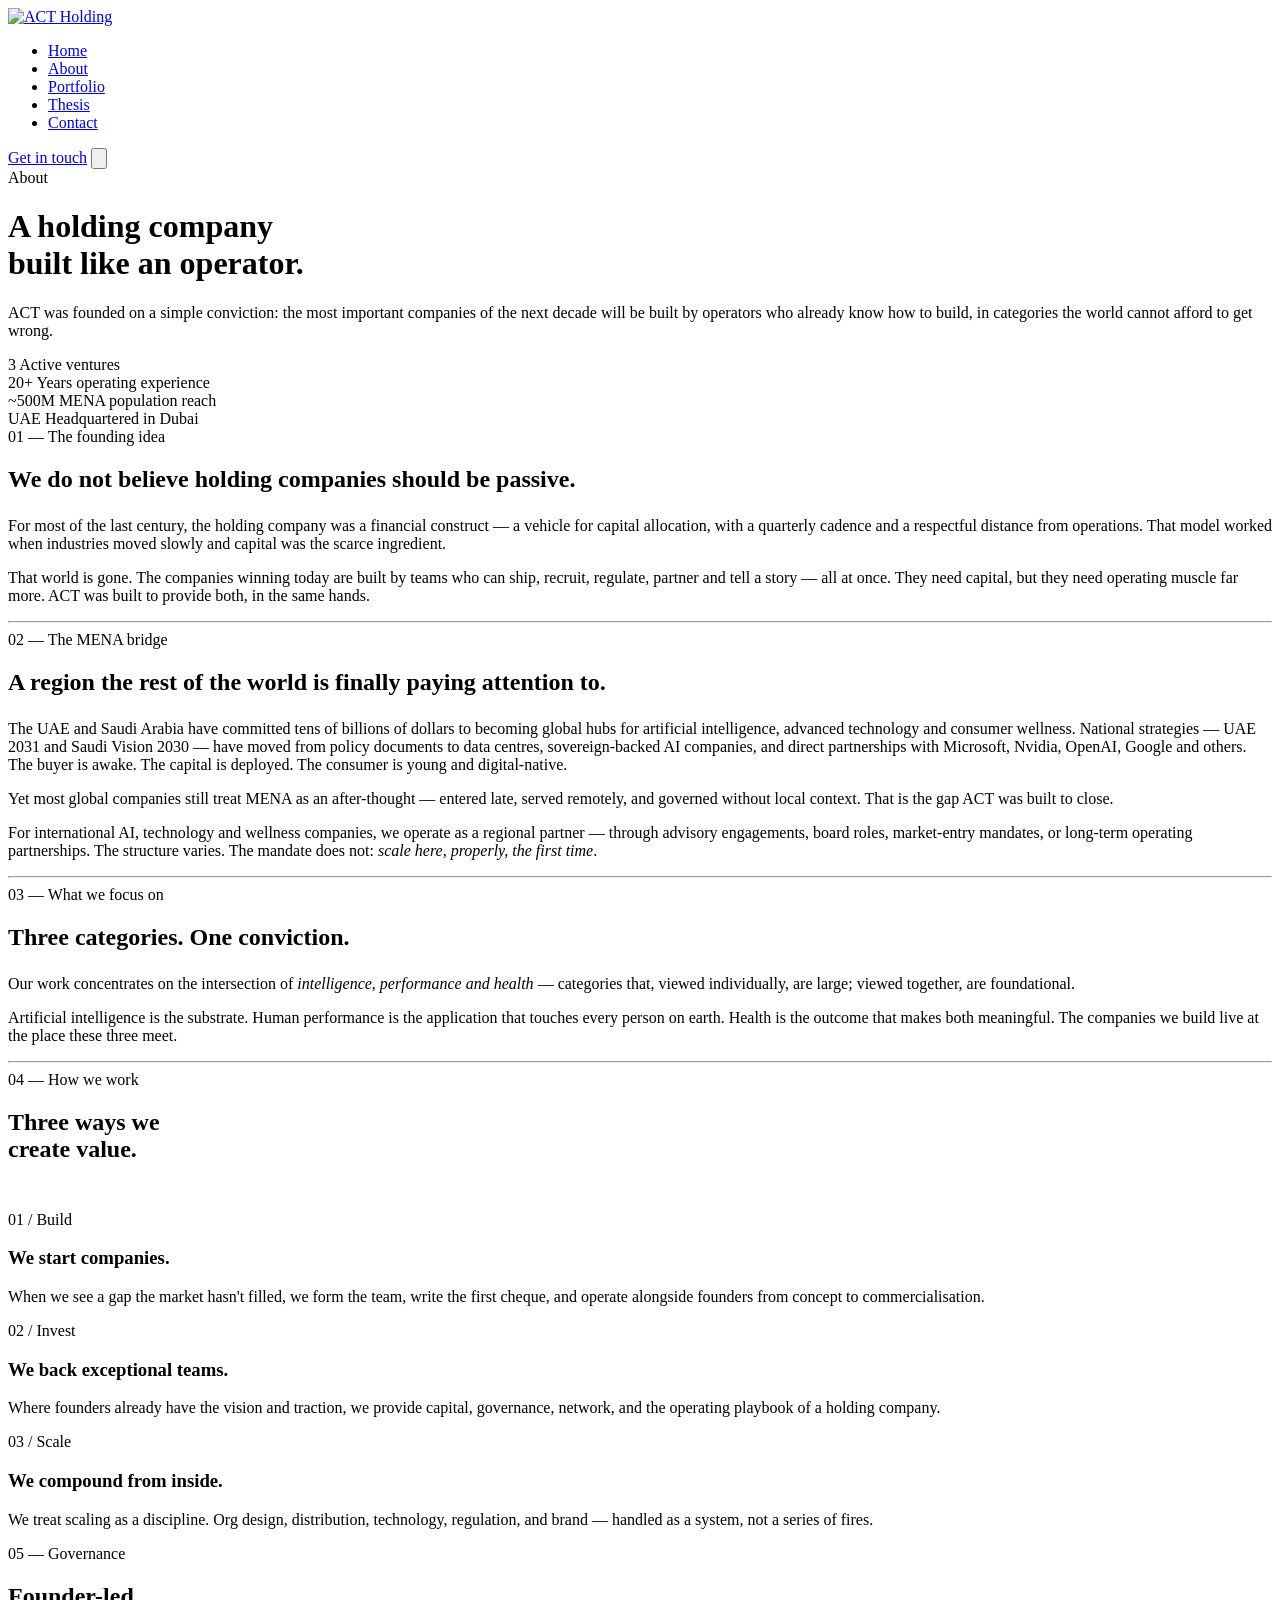
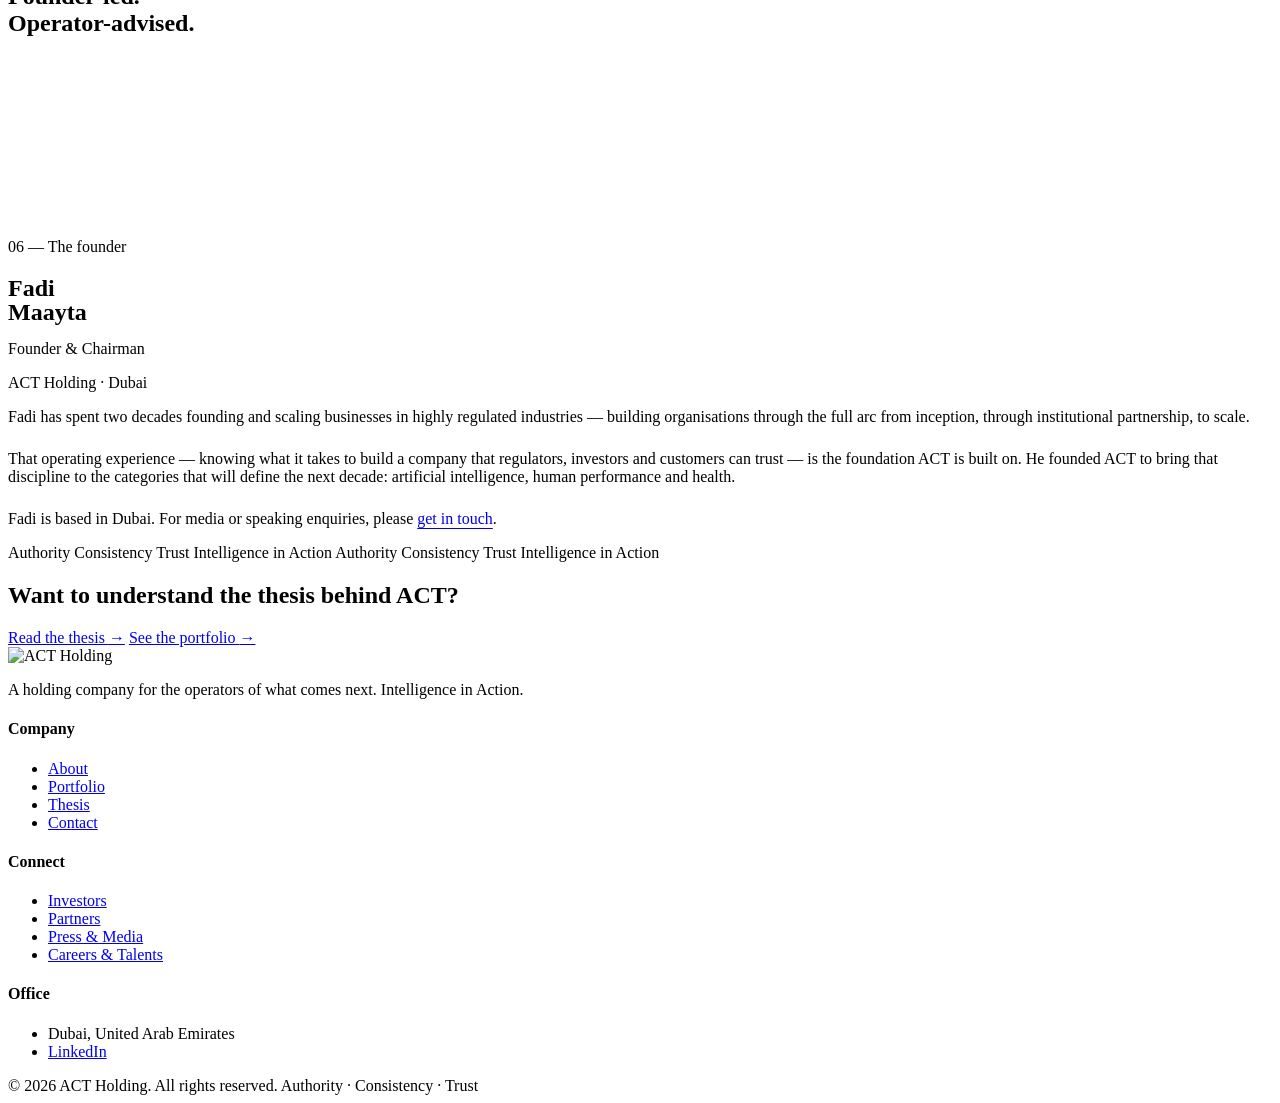
==== about.html @ e4255570 "Initial upload" ====
<!doctype html>
<html lang="en">
<head>
  <meta charset="utf-8">
  <meta name="viewport" content="width=device-width, initial-scale=1">
  <title>About — ACT Holding</title>
  <meta name="description" content="ACT is a founder-led holding company based in Dubai, focused on the convergence of artificial intelligence, human performance, and health technology.">
  <link rel="icon" type="image/png" href="assets/logos/act-logo-black.png">
  <link rel="stylesheet" href="assets/styles.css">
</head>
<body>

<nav class="nav" aria-label="Primary">
  <div class="nav-inner">
    <a href="index.html" class="nav-logo" aria-label="ACT Holding home">
      <img src="assets/logos/act-logo-black.png" alt="ACT Holding">
    </a>
    <ul class="nav-links" id="nav-links">
      <li><a href="index.html">Home</a></li>
      <li><a href="about.html" class="current">About</a></li>
      <li><a href="portfolio.html">Portfolio</a></li>
      <li><a href="thesis.html">Thesis</a></li>
      <li><a href="contact.html">Contact</a></li>
    </ul>
    <a href="contact.html" class="nav-cta">Get in touch</a>
    <button class="menu-toggle" aria-label="Toggle menu" aria-expanded="false" aria-controls="nav-links">
      <svg viewBox="0 0 24 24" fill="none" stroke="currentColor" stroke-width="1.5"><path d="M3 6h18M3 12h18M3 18h18"/></svg>
    </button>
  </div>
</nav>

<!-- PAGE HEADER -->
<header class="page-header container">
  <span class="eyebrow">About</span>
  <h1 class="display h1">
    A holding company<br>
    built like an <span class="italic">operator.</span>
  </h1>
  <p class="lead">
    ACT was founded on a simple conviction: the most important companies
    of the next decade will be built by operators who already know how to
    build, in categories the world cannot afford to get wrong.
  </p>
</header>

<!-- FACT GRID -->
<section class="container reveal">
  <div class="fact-grid">
    <div class="fact">
      <span class="figure">3</span>
      <span class="label">Active ventures</span>
    </div>
    <div class="fact">
      <span class="figure">20+</span>
      <span class="label">Years operating experience</span>
    </div>
    <div class="fact">
      <span class="figure">~500M</span>
      <span class="label">MENA population reach</span>
    </div>
    <div class="fact">
      <span class="figure">UAE</span>
      <span class="label">Headquartered in Dubai</span>
    </div>
  </div>
</section>

<!-- THE FOUNDING IDEA -->
<section class="container reveal">
  <div class="two-col">
    <div>
      <div class="divider">
        <span class="eyebrow">01 — The founding idea</span>
        <span class="line"></span>
      </div>
    </div>
    <div>
      <h2 class="display h3" style="margin-bottom: 1.5rem;">
        We do not believe holding companies should be passive.
      </h2>
      <p class="body large">
        For most of the last century, the holding company was a financial
        construct — a vehicle for capital allocation, with a quarterly
        cadence and a respectful distance from operations. That model
        worked when industries moved slowly and capital was the scarce
        ingredient.
      </p>
      <p class="body large">
        That world is gone. The companies winning today are built by
        teams who can ship, recruit, regulate, partner and tell a story
        — all at once. They need capital, but they need operating muscle
        far more. ACT was built to provide both, in the same hands.
      </p>
    </div>
  </div>
</section>

<hr class="rule-soft">

<!-- MENA BRIDGE -->
<section class="container reveal">
  <div class="two-col">
    <div>
      <div class="divider">
        <span class="eyebrow">02 — The MENA bridge</span>
        <span class="line"></span>
      </div>
    </div>
    <div>
      <h2 class="display h3" style="margin-bottom: 1.5rem;">
        A region the rest of the world is finally paying attention to.
      </h2>
      <p class="body large">
        The UAE and Saudi Arabia have committed tens of billions of dollars
        to becoming global hubs for artificial intelligence, advanced
        technology and consumer wellness. National strategies — UAE 2031 and
        Saudi Vision 2030 — have moved from policy documents to data centres,
        sovereign-backed AI companies, and direct partnerships with Microsoft,
        Nvidia, OpenAI, Google and others. The buyer is awake. The capital is
        deployed. The consumer is young and digital-native.
      </p>
      <p class="body large">
        Yet most global companies still treat MENA as an after-thought —
        entered late, served remotely, and governed without local context.
        That is the gap ACT was built to close.
      </p>
      <p class="body large" style="color: var(--muted);">
        For international AI, technology and wellness companies, we operate as
        a regional partner — through advisory engagements, board roles,
        market-entry mandates, or long-term operating partnerships. The
        structure varies. The mandate does not: <em>scale here, properly,
        the first time</em>.
      </p>
    </div>
  </div>
</section>

<hr class="rule-soft">

<!-- THE FOCUS -->
<section class="container reveal">
  <div class="two-col">
    <div>
      <div class="divider">
        <span class="eyebrow">03 — What we focus on</span>
        <span class="line"></span>
      </div>
    </div>
    <div>
      <h2 class="display h3" style="margin-bottom: 1.5rem;">
        Three categories. One conviction.
      </h2>
      <p class="body large">
        Our work concentrates on the intersection of <em>intelligence,
        performance and health</em> — categories that, viewed individually,
        are large; viewed together, are foundational.
      </p>
      <p class="body large">
        Artificial intelligence is the substrate. Human performance is
        the application that touches every person on earth. Health is the
        outcome that makes both meaningful. The companies we build live at
        the place these three meet.
      </p>
    </div>
  </div>
</section>

<hr class="rule-soft">

<!-- HOW WE WORK / Build Invest Scale -->
<section class="container reveal">
  <div class="divider">
    <span class="eyebrow">04 — How we work</span>
    <span class="line"></span>
  </div>
  <h2 class="display h2" style="max-width: 16ch; margin-bottom: 3rem;">
    Three ways we create value.
  </h2>

  <div class="principles-grid">
    <div class="principle">
      <span class="principle-num">01 / Build</span>
      <div>
        <h3 class="principle-title">We start companies.</h3>
        <p class="principle-body">When we see a gap the market hasn't filled, we form the team, write the first cheque, and operate alongside founders from concept to commercialisation.</p>
      </div>
    </div>
    <div class="principle">
      <span class="principle-num">02 / Invest</span>
      <div>
        <h3 class="principle-title">We back exceptional teams.</h3>
        <p class="principle-body">Where founders already have the vision and traction, we provide capital, governance, network, and the operating playbook of a holding company.</p>
      </div>
    </div>
    <div class="principle">
      <span class="principle-num">03 / Scale</span>
      <div>
        <h3 class="principle-title">We compound from inside.</h3>
        <p class="principle-body">We treat scaling as a discipline. Org design, distribution, technology, regulation, and brand — handled as a system, not a series of fires.</p>
      </div>
    </div>
  </div>
</section>

<!-- GOVERNANCE — covers the gap, doesn't apologise -->
<section class="founder reveal">
  <div class="container-narrow">
    <div class="divider">
      <span class="eyebrow">05 — Governance</span>
      <span class="line" style="background: rgba(255,255,255,0.25);"></span>
    </div>

    <h2 class="display h2" style="max-width: 18ch; margin-bottom: 2rem;">
      Founder-led. <span class="italic">Operator-advised.</span>
    </h2>

    <p style="font-family: var(--serif); font-size: 1.3rem; line-height: 1.5; color: rgba(255,255,255,0.92); margin-bottom: 1.5rem;">
      ACT is a private holding company, founder-led by design. We move with
      the conviction and tempo that only direct ownership allows.
    </p>
    <p style="font-family: var(--serif); font-size: 1.3rem; line-height: 1.5; color: rgba(255,255,255,0.75);">
      We are supported by a circle of senior advisors — operators,
      scientists, and investors who have built and governed companies at
      institutional scale. Their counsel informs how we deploy capital,
      structure ventures, and make the decisions that compound. We will
      formalise additional governance as the portfolio matures.
    </p>
  </div>
</section>

<!-- THE FOUNDER -->
<section class="container reveal">
  <div class="divider">
    <span class="eyebrow">06 — The founder</span>
    <span class="line"></span>
  </div>

  <div class="two-col">
    <div>
      <h2 class="display h2" style="line-height: 1; margin-bottom: 1rem;">
        Fadi<br>Maayta
      </h2>
      <p class="eyebrow muted" style="margin-bottom: 0.5rem;">Founder &amp; Chairman</p>
      <p class="body" style="color: var(--muted);">ACT Holding · Dubai</p>
    </div>
    <div>
      <p class="lead" style="margin-bottom: 1.5rem;">
        Fadi has spent two decades founding and scaling businesses in
        highly regulated industries — building organisations through the
        full arc from inception, through institutional partnership, to scale.
      </p>
      <p class="body large">
        That operating experience — knowing what it takes to build a
        company that regulators, investors and customers can trust — is
        the foundation ACT is built on. He founded ACT to bring that
        discipline to the categories that will define the next decade:
        artificial intelligence, human performance and health.
      </p>
      <p class="body large" style="color: var(--muted); margin-top: 1.5rem;">
        Fadi is based in Dubai. For media or speaking enquiries, please
        <a href="contact.html#media" style="text-decoration: underline; text-underline-offset: 4px;">get in touch</a>.
      </p>
    </div>
  </div>
</section>

<!-- VALUES TICKER -->
<div class="ticker" aria-hidden="true">
  <div class="ticker-track">
    <span class="ticker-item">Authority</span>
    <span class="ticker-item">Consistency</span>
    <span class="ticker-item">Trust</span>
    <span class="ticker-item">Intelligence in Action</span>
    <span class="ticker-item">Authority</span>
    <span class="ticker-item">Consistency</span>
    <span class="ticker-item">Trust</span>
    <span class="ticker-item">Intelligence in Action</span>
  </div>
</div>

<!-- CTA -->
<section class="cta-block container reveal">
  <h2 class="display h2">
    Want to understand the thesis behind ACT?
  </h2>
  <div class="cta-row">
    <a href="thesis.html" class="btn btn-primary">Read the thesis <span class="arrow">→</span></a>
    <a href="portfolio.html" class="btn btn-ghost">See the portfolio <span class="arrow">→</span></a>
  </div>
</section>

<!-- FOOTER -->
<footer class="footer">
  <div class="container">
    <div class="footer-top">
      <div class="footer-logo">
        <img src="assets/logos/act-logo-white.png" alt="ACT Holding">
        <p class="footer-tag">A holding company for the operators of what comes next. Intelligence in Action.</p>
      </div>
      <div class="footer-col">
        <h4>Company</h4>
        <ul>
          <li><a href="about.html">About</a></li>
          <li><a href="portfolio.html">Portfolio</a></li>
          <li><a href="thesis.html">Thesis</a></li>
          <li><a href="contact.html">Contact</a></li>
        </ul>
      </div>
      <div class="footer-col">
        <h4>Connect</h4>
        <ul>
          <li><a href="contact.html#invest">Investors</a></li>
          <li><a href="contact.html#partner">Partners</a></li>
          <li><a href="contact.html#media">Press &amp; Media</a></li>
          <li><a href="contact.html#talent">Careers &amp; Talents</a></li>
        </ul>
      </div>
      <div class="footer-col">
        <h4>Office</h4>
        <ul>
          <li>Dubai, United Arab Emirates</li>
          <li><a href="https://www.linkedin.com/company/act-holding/" target="_blank" rel="noopener">LinkedIn</a></li>
        </ul>
      </div>
    </div>
    <div class="footer-bottom">
      <span>© 2026 ACT Holding. All rights reserved.</span>
      <span>Authority · Consistency · Trust</span>
    </div>
  </div>
</footer>

<script src="assets/scripts.js"></script>
</body>
</html>
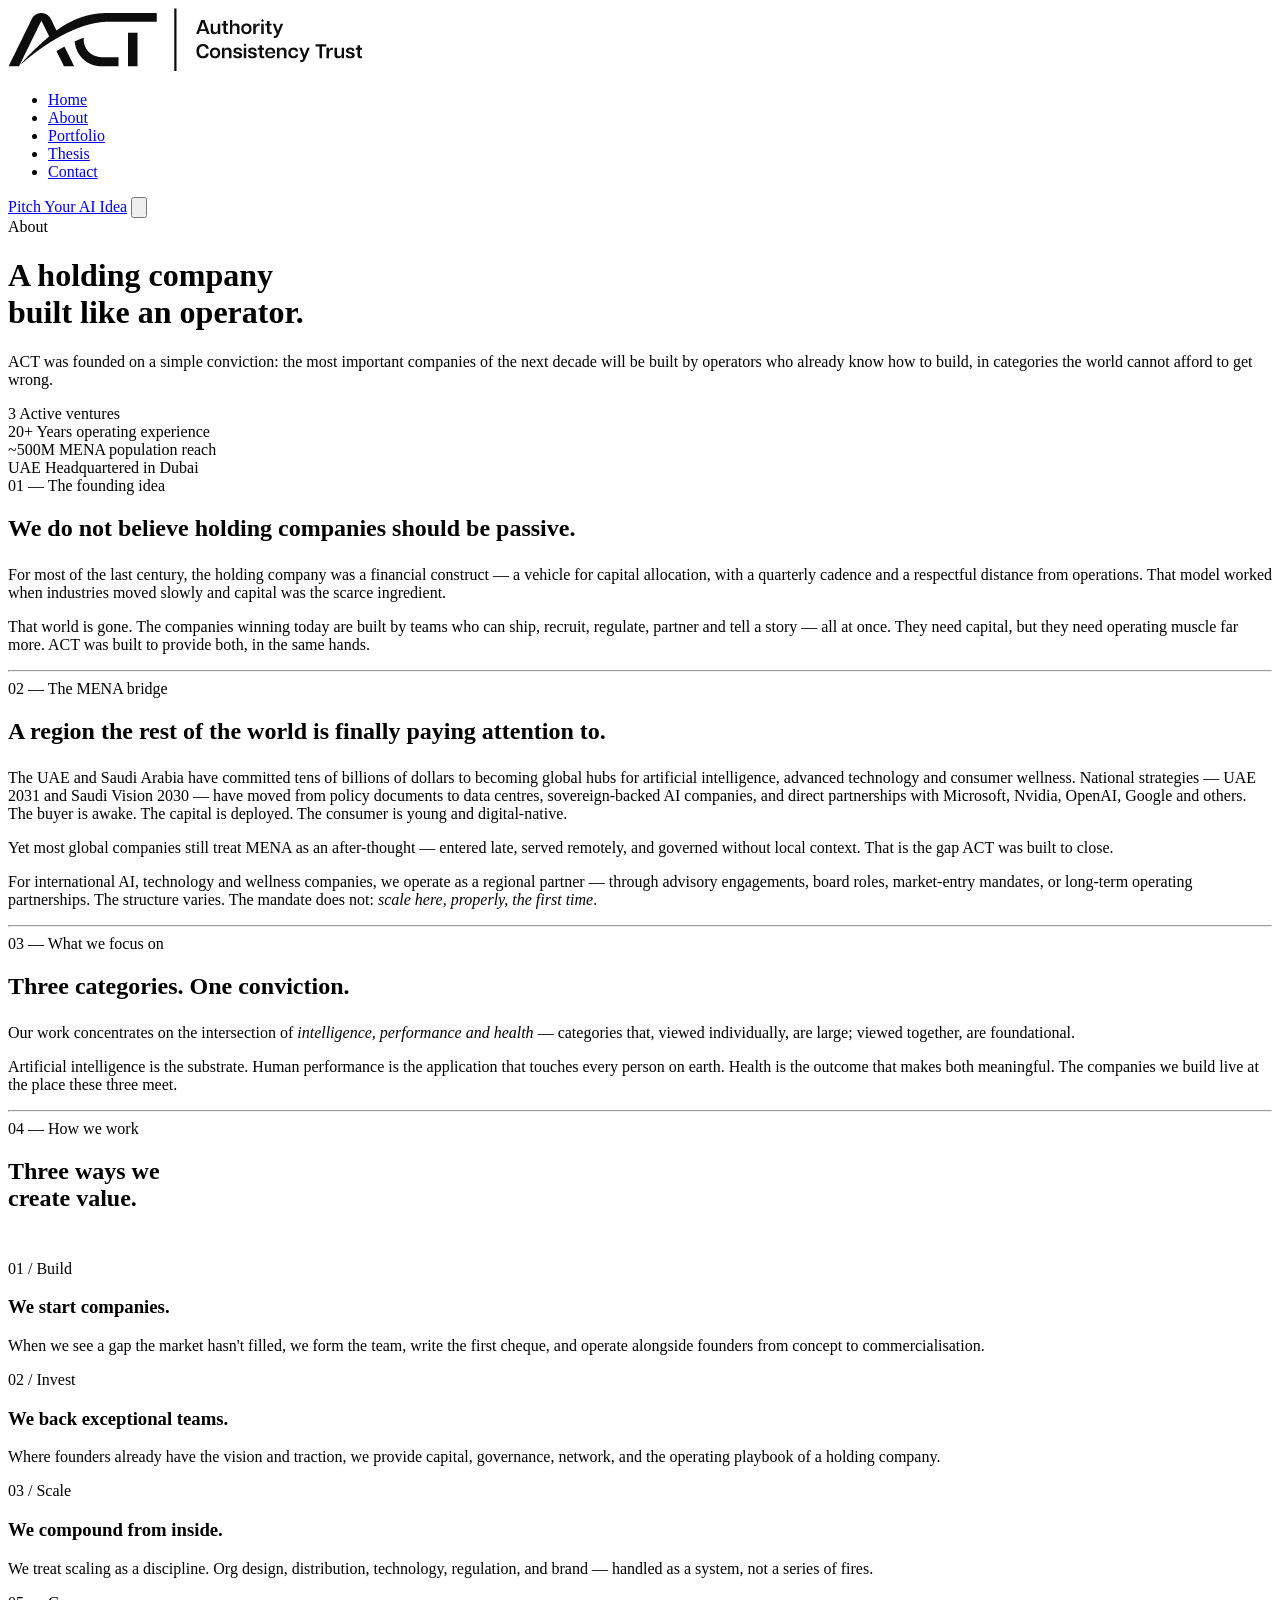
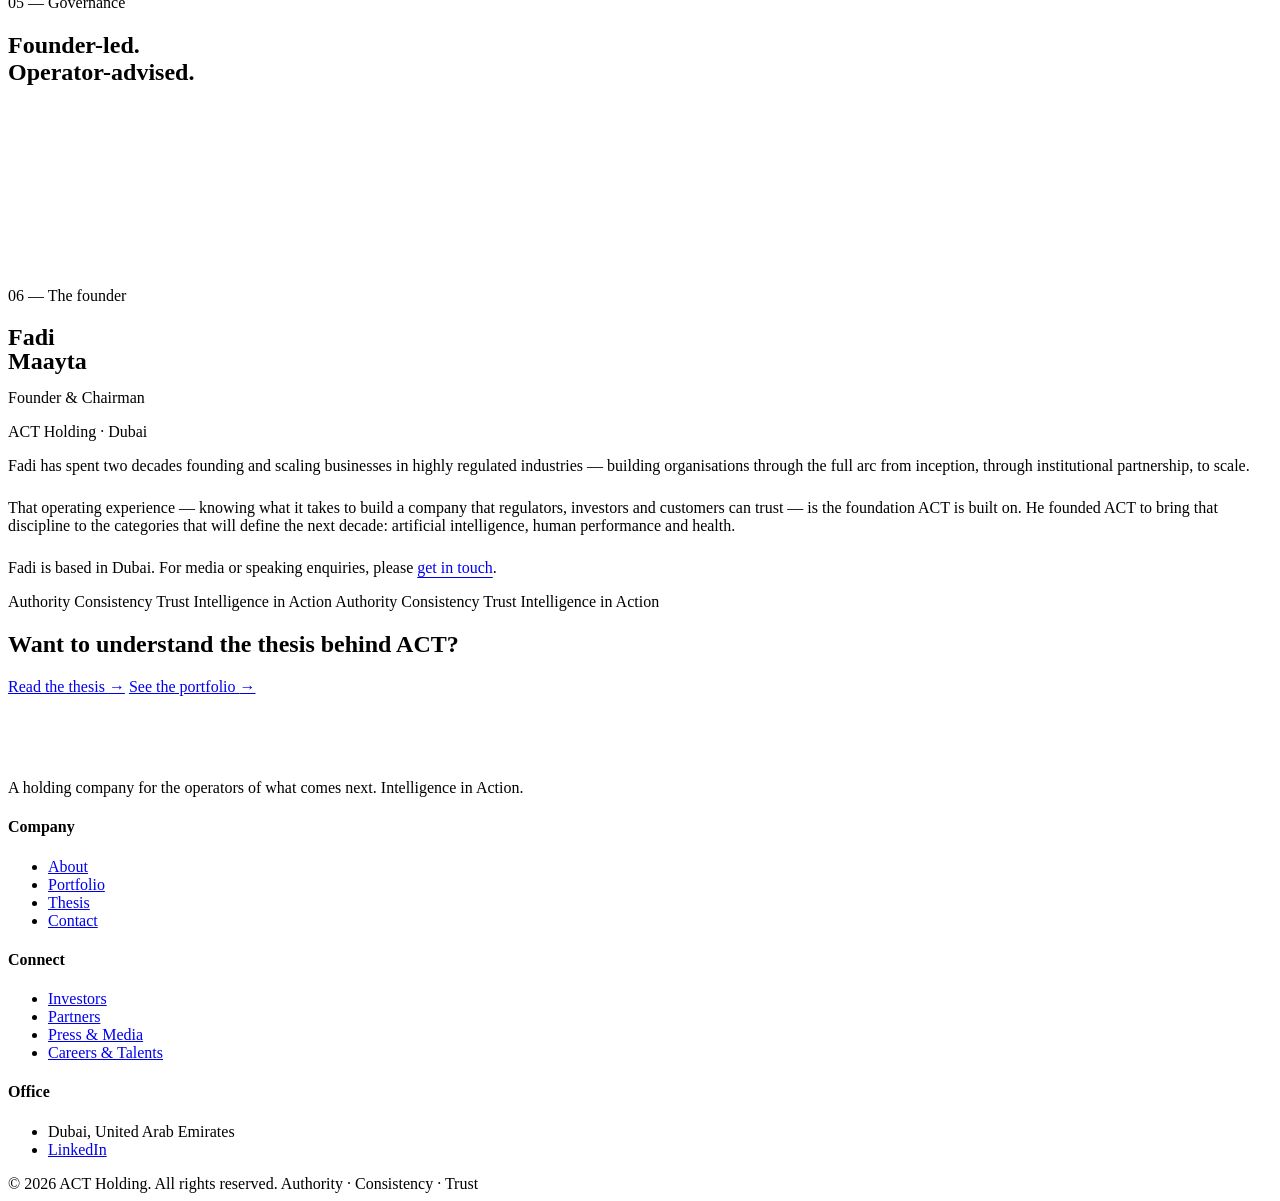
==== commit 413090d9: "Rebuild site with blue accent (Level 3)" ====
--- a/about.html
+++ b/about.html
@@ -22,7 +22,7 @@
       <li><a href="thesis.html">Thesis</a></li>
       <li><a href="contact.html">Contact</a></li>
     </ul>
-    <a href="contact.html" class="nav-cta">Get in touch</a>
+    <a href="apply.html" class="nav-cta">Pitch Your AI Idea</a>
     <button class="menu-toggle" aria-label="Toggle menu" aria-expanded="false" aria-controls="nav-links">
       <svg viewBox="0 0 24 24" fill="none" stroke="currentColor" stroke-width="1.5"><path d="M3 6h18M3 12h18M3 18h18"/></svg>
     </button>
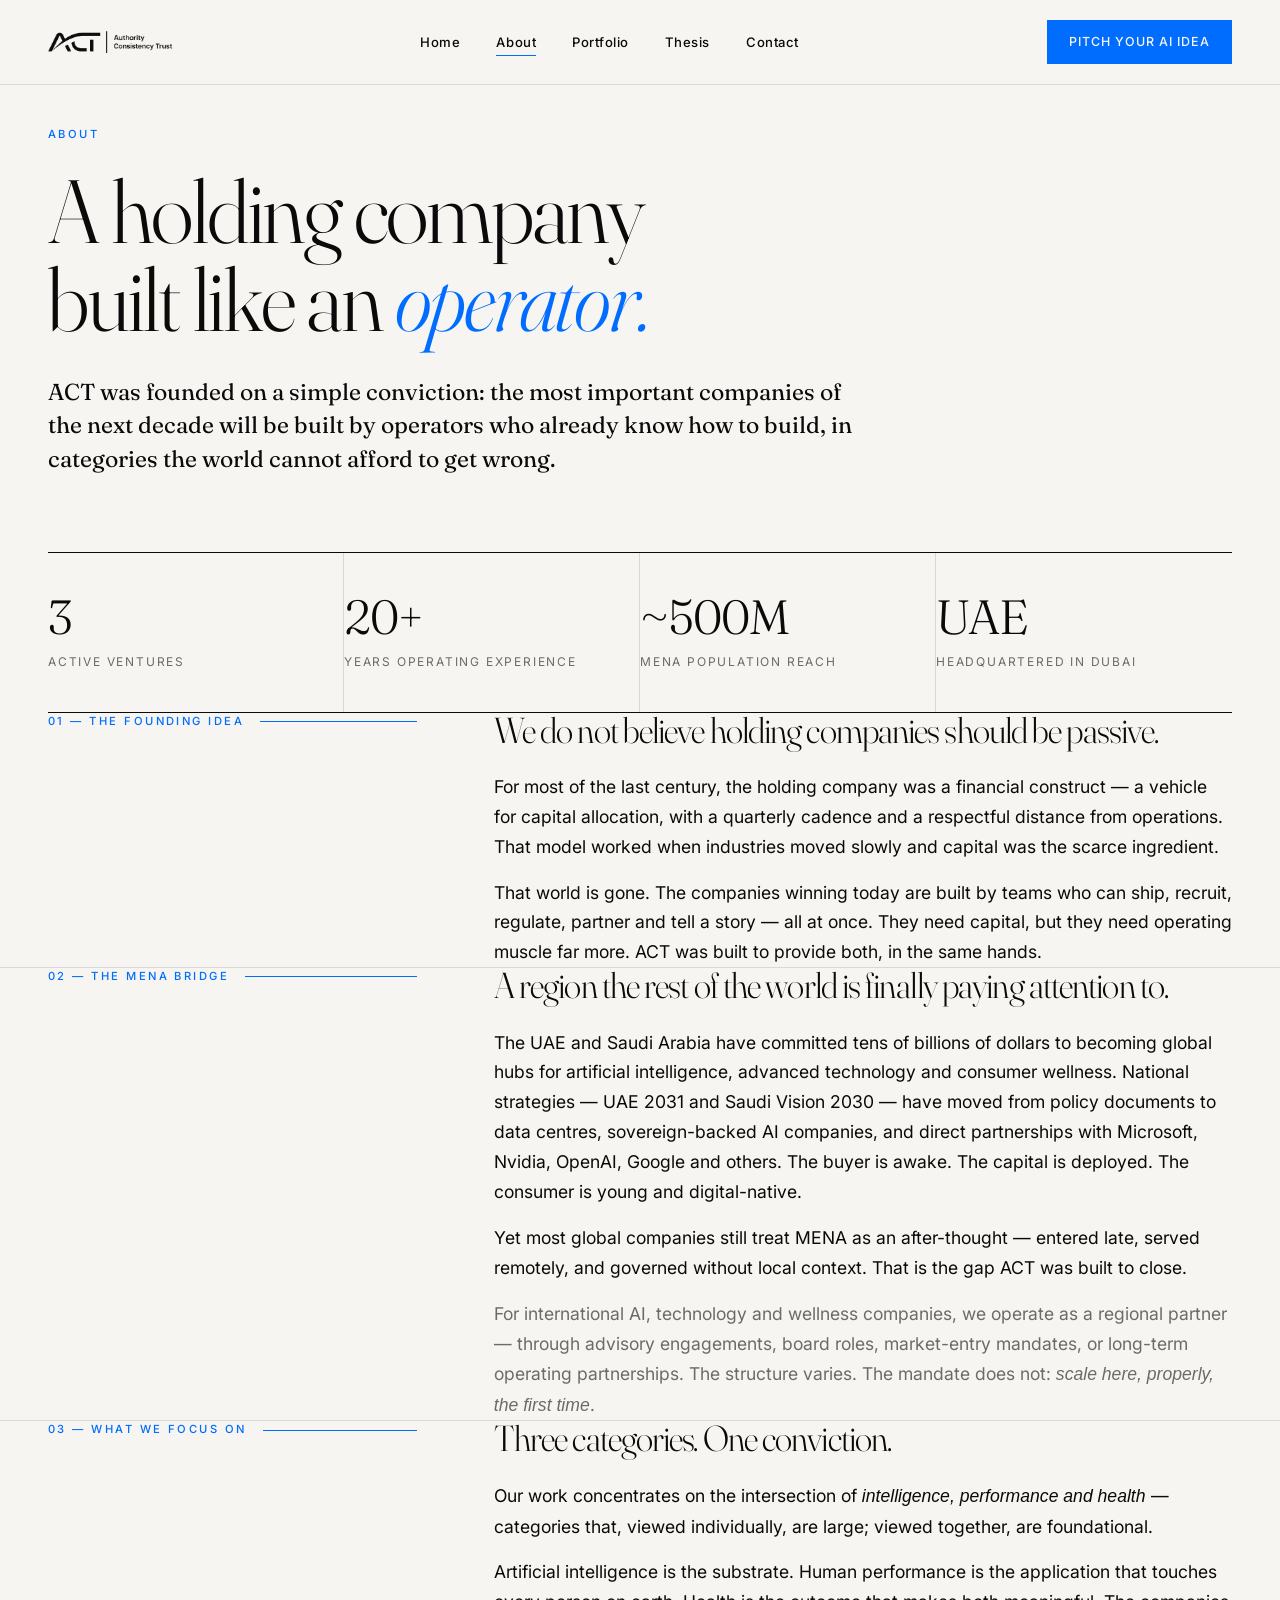
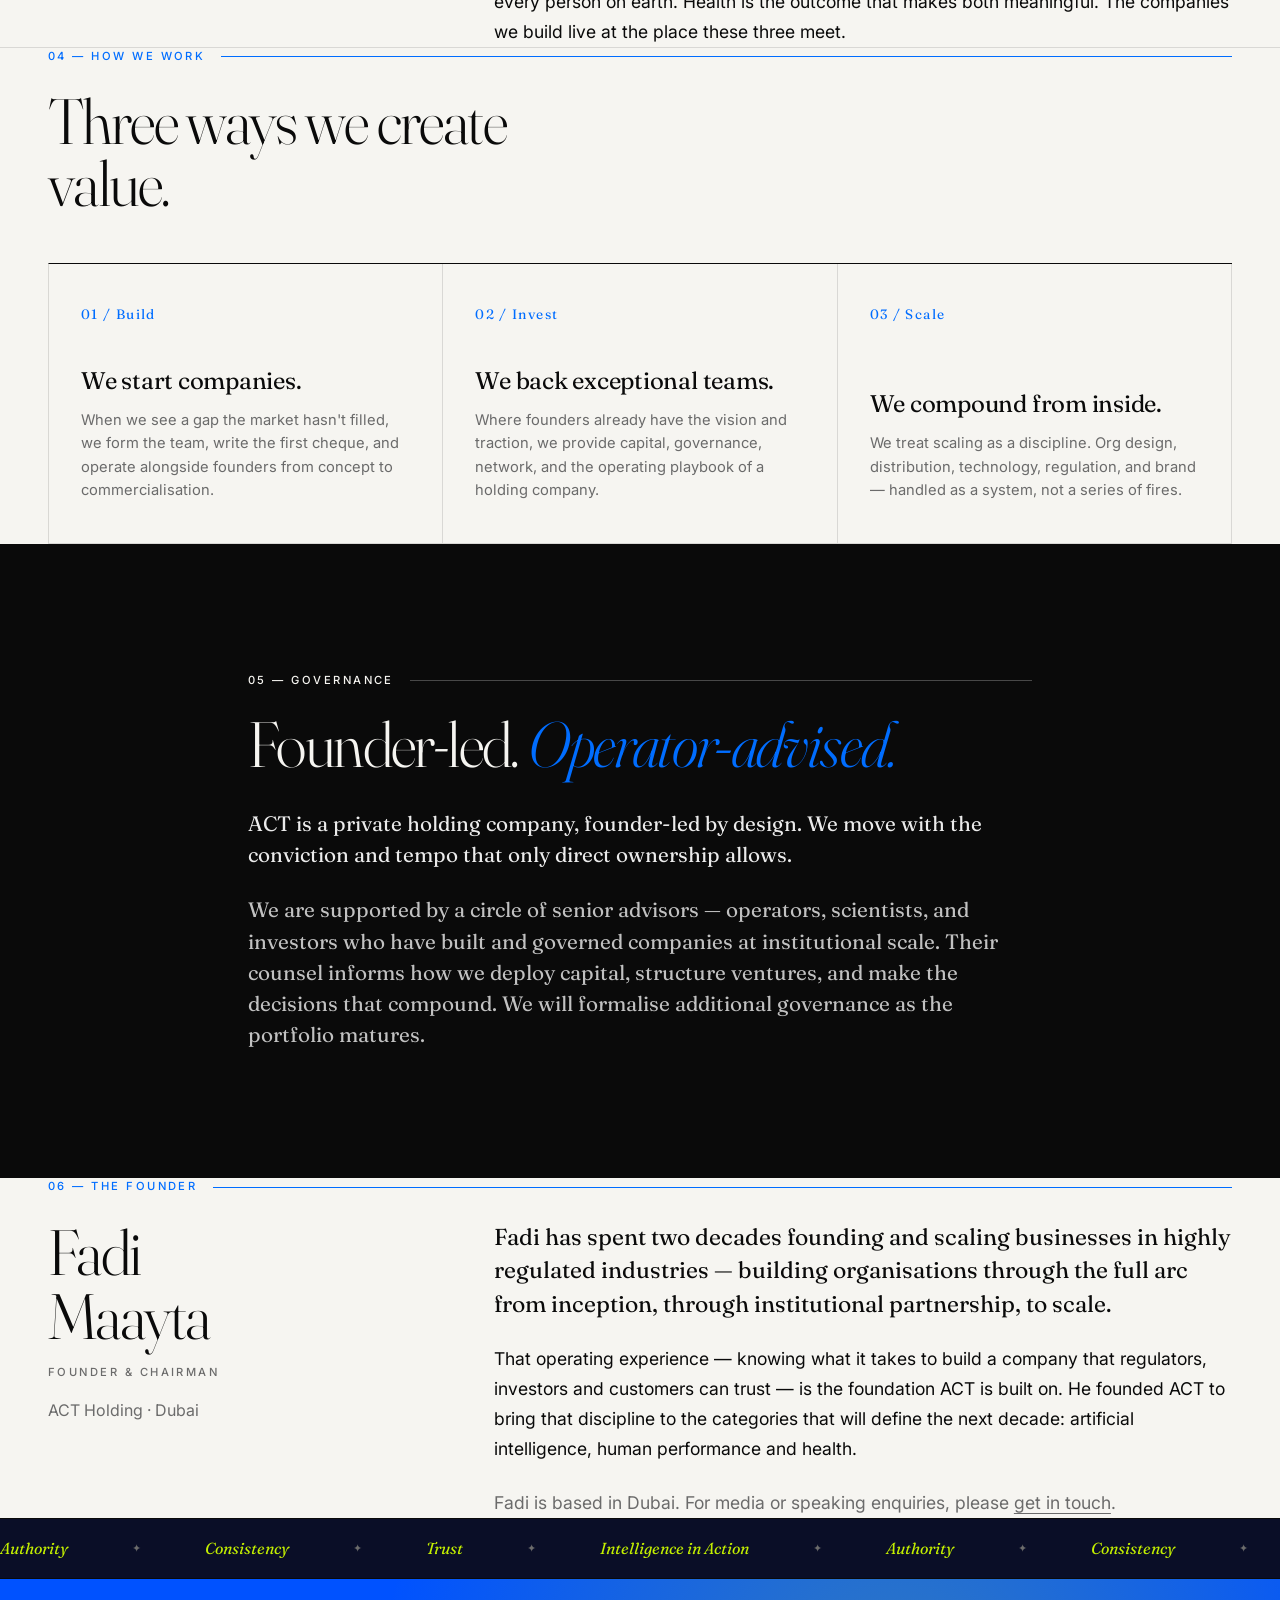
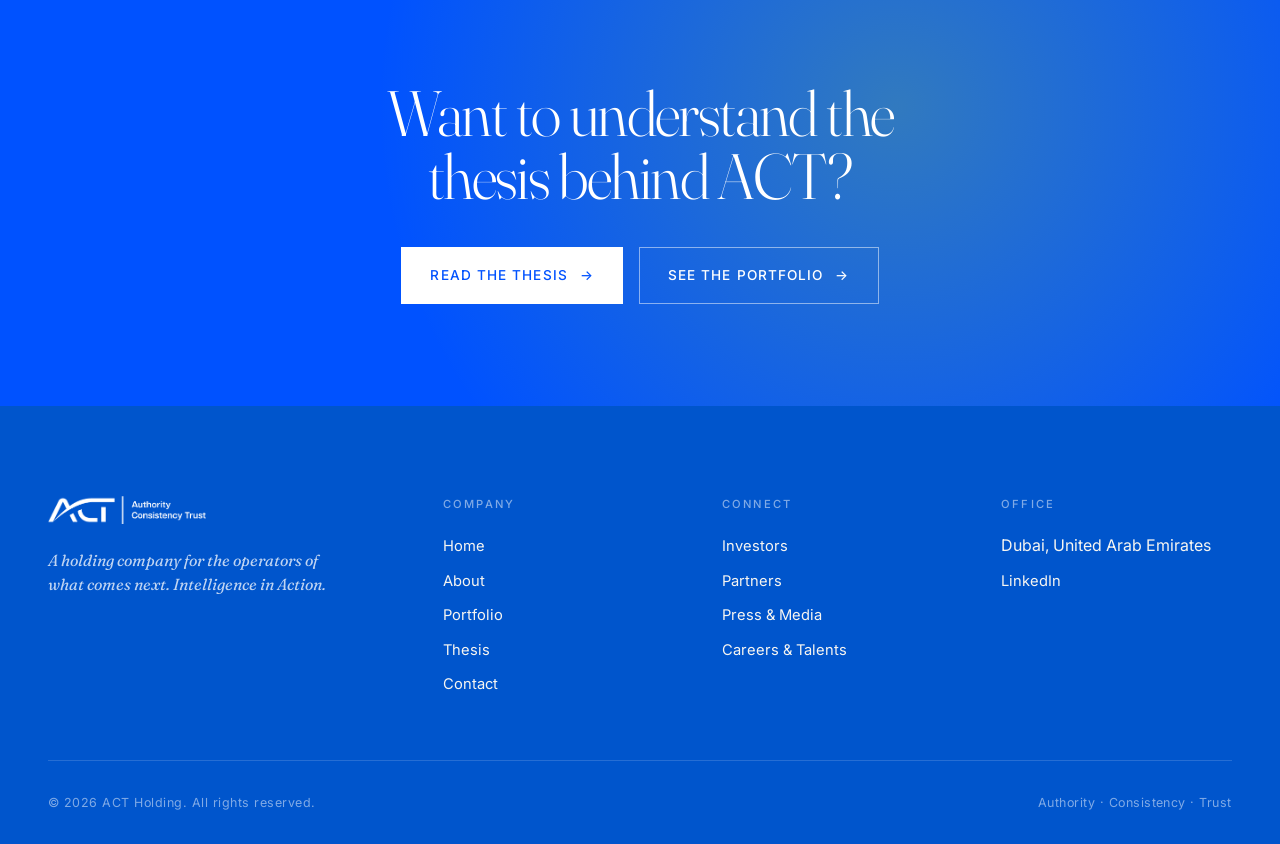
==== commit 2f4e4830: "Update about.html" ====
--- a/about.html
+++ b/about.html
@@ -300,6 +300,7 @@
       <div class="footer-col">
         <h4>Company</h4>
         <ul>
+          <li><a href="index.html">Home</a></li>
           <li><a href="about.html">About</a></li>
           <li><a href="portfolio.html">Portfolio</a></li>
           <li><a href="thesis.html">Thesis</a></li>
--- a/assets/styles.css
+++ b/assets/styles.css
@@ -0,0 +1,1219 @@
+/* =========================================================
+   ACT HOLDING — EDITORIAL STYLESHEET
+   Black & White. Authority. Consistency. Trust.
+   ========================================================= */
+
+@import url('https://fonts.googleapis.com/css2?family=Fraunces:opsz,wght@9..144,300;9..144,400;9..144,500;9..144,600;9..144,700&family=Inter:wght@300;400;500;600;700&display=swap');
+
+:root {
+  --black: #0a0a0a;
+  --white: #ffffff;
+  --paper: #f6f5f1;
+  --line: #1a1a1a;
+  --muted: #6b6b6b;
+  --soft: #e8e6df;
+  --hair: rgba(10, 10, 10, 0.12);
+  --hair-strong: rgba(10, 10, 10, 0.25);
+
+  /* Brand accent — injected across the site (Level 3) */
+  --act-blue: #006DFF;
+  --act-blue-dark: #0055CC;
+  --act-blue-soft: rgba(0, 109, 255, 0.08);
+     /* ===== BOLD REDESIGN PALETTE (added 2026) ===== */
+  --electric: #0052FF;
+  --coral: #FF5A5F;
+  --volt: #C4F000;
+  --ink: #0A0E27;
+  --cloud: #F4F6FB;
+
+  --serif: 'Fraunces', 'Times New Roman', Georgia, serif;
+  --sans: 'Inter', -apple-system, BlinkMacSystemFont, 'Helvetica Neue', sans-serif;
+
+  --container: 1280px;
+  --gutter: clamp(1.25rem, 4vw, 3rem);
+
+  --ease: cubic-bezier(0.65, 0, 0.35, 1);
+}
+
+* { box-sizing: border-box; margin: 0; padding: 0; }
+
+html { scroll-behavior: smooth; -webkit-text-size-adjust: 100%; }
+
+body {
+  font-family: var(--sans);
+  font-size: 16px;
+  line-height: 1.55;
+  color: var(--black);
+  background: var(--paper);
+  -webkit-font-smoothing: antialiased;
+  -moz-osx-font-smoothing: grayscale;
+  overflow-x: hidden;
+}
+
+a { color: inherit; text-decoration: none; transition: opacity .2s var(--ease); }
+a:hover { opacity: 0.6; }
+
+img { max-width: 100%; display: block; }
+
+::selection { background: var(--black); color: var(--paper); }
+
+/* ===== TYPOGRAPHY ===== */
+
+.eyebrow {
+  font-family: var(--sans);
+  font-size: 0.7rem;
+  font-weight: 500;
+  letter-spacing: 0.22em;
+  text-transform: uppercase;
+  color: var(--act-blue);
+}
+
+.eyebrow.muted { color: var(--muted); }
+
+.display {
+  font-family: var(--serif);
+  font-weight: 300;
+  font-style: normal;
+  font-variation-settings: 'opsz' 144;
+  line-height: 0.98;
+  letter-spacing: -0.025em;
+}
+
+.h1 { font-size: clamp(2.75rem, 7vw, 6.5rem); }
+.h2 { font-size: clamp(2rem, 5vw, 4rem); }
+.h3 { font-size: clamp(1.5rem, 3vw, 2.25rem); }
+
+.italic { font-style: italic; color: var(--act-blue); }
+
+.lead {
+  font-family: var(--serif);
+  font-weight: 400;
+  font-size: clamp(1.15rem, 1.8vw, 1.5rem);
+  line-height: 1.45;
+  color: var(--black);
+}
+
+.body { font-size: 1rem; line-height: 1.7; color: var(--black); }
+.body.large { font-size: 1.1rem; }
+
+p + p { margin-top: 1rem; }
+
+/* ===== LAYOUT ===== */
+
+.container {
+  max-width: var(--container);
+  margin: 0 auto;
+  padding: 0 var(--gutter);
+}
+
+.container-narrow {
+  max-width: 880px;
+  margin: 0 auto;
+  padding: 0 var(--gutter);
+}
+
+section { padding: clamp(4rem, 9vw, 9rem) 0; position: relative; }
+
+.rule { height: 1px; background: var(--black); border: 0; margin: 0; }
+.rule-soft { height: 1px; background: var(--hair); border: 0; margin: 0; }
+
+/* ===== NAV ===== */
+
+.nav {
+  position: fixed;
+  top: 0; left: 0; right: 0;
+  z-index: 100;
+  padding: 1.25rem 0;
+  background: rgba(246, 245, 241, 0.85);
+  backdrop-filter: blur(14px);
+  -webkit-backdrop-filter: blur(14px);
+  border-bottom: 1px solid var(--hair);
+  transition: background .3s var(--ease);
+}
+
+.nav-inner {
+  max-width: var(--container);
+  margin: 0 auto;
+  padding: 0 var(--gutter);
+  display: flex;
+  align-items: center;
+  justify-content: space-between;
+  gap: 2rem;
+}
+
+.nav-logo img { height: 22px; width: auto; }
+
+.nav-links {
+  display: flex;
+  gap: 2.25rem;
+  align-items: center;
+  list-style: none;
+}
+
+.nav-links a {
+  font-family: var(--sans);
+  font-size: 0.82rem;
+  font-weight: 500;
+  letter-spacing: 0.04em;
+  color: var(--black);
+  position: relative;
+}
+
+.nav-links a.current::after {
+  content: '';
+  position: absolute;
+  left: 0; right: 0; bottom: -6px;
+  height: 1px;
+  background: var(--act-blue);
+}
+
+.nav-cta {
+  font-family: var(--sans);
+  font-size: 0.78rem;
+  font-weight: 500;
+  letter-spacing: 0.08em;
+  text-transform: uppercase;
+  padding: 0.7rem 1.3rem;
+  background: var(--act-blue);
+  color: var(--paper);
+  border: 1px solid var(--act-blue);
+  transition: all .25s var(--ease);
+  cursor: pointer;
+}
+.nav-cta:hover { opacity: 1; background: var(--act-blue-dark); border-color: var(--act-blue-dark); color: var(--paper); }
+
+.menu-toggle {
+  display: none;
+  background: none;
+  border: 0;
+  cursor: pointer;
+  padding: 0.5rem;
+  color: var(--black);
+}
+
+.menu-toggle svg { width: 24px; height: 24px; }
+
+/* ===== HERO ===== */
+
+/* ===== BOLD HERO ===== */
+.hero {
+  background: var(--ink);
+  color: #fff;
+  position: relative;
+  overflow: hidden;
+}
+.hero::before {
+  content: "";
+  position: absolute;
+  top: -20%; right: -10%;
+  width: 55vw; height: 55vw;
+  max-width: 760px; max-height: 760px;
+  background: radial-gradient(circle, rgba(0,82,255,.55), transparent 62%);
+  pointer-events: none;
+  z-index: 0;
+}
+.hero::after {
+  content: "";
+  position: absolute;
+  bottom: -25%; left: -12%;
+  width: 48vw; height: 48vw;
+  max-width: 620px; max-height: 620px;
+  background: radial-gradient(circle, rgba(255,90,95,.32), transparent 60%);
+  pointer-events: none;
+  z-index: 0;
+}
+.hero > * { position: relative; z-index: 1; }
+.hero .eyebrow.muted { color: var(--volt); }
+.hero-meta-block .value { color: #fff; }
+.hero h1 { color: #fff; }
+.hero h1 .em { color: var(--volt); font-style: italic; }
+.hero-tagline-num { color: var(--volt); }
+.hero-tagline p { color: rgba(255,255,255,.78); }
+/* ===== END BOLD HERO ===== */
+
+.hero {
+  padding-top: clamp(8rem, 16vh, 12rem);
+  padding-bottom: clamp(4rem, 8vw, 7rem);
+  position: relative;
+  min-height: 86vh;
+  display: flex;
+  flex-direction: column;
+  justify-content: space-between;
+}
+
+.hero-meta {
+  display: flex;
+  justify-content: space-between;
+  gap: 2rem;
+  margin-bottom: 4rem;
+  flex-wrap: wrap;
+}
+
+.hero-meta-block { display: flex; flex-direction: column; gap: 0.4rem; }
+.hero-meta-block .value { font-family: var(--serif); font-size: 1.05rem; font-weight: 400; }
+
+.hero h1 {
+  margin-bottom: 2.5rem;
+  max-width: 18ch;
+}
+
+.hero h1 .em {
+  font-style: italic;
+  font-weight: 400;
+}
+
+.hero-tagline {
+  display: flex;
+  align-items: flex-start;
+  gap: 3rem;
+  max-width: 920px;
+  margin-top: auto;
+  flex-wrap: wrap;
+}
+
+.hero-tagline-num {
+  font-family: var(--serif);
+  font-size: 0.8rem;
+  letter-spacing: 0.2em;
+  color: var(--act-blue);
+  flex-shrink: 0;
+  padding-top: 0.4rem;
+}
+
+.hero-tagline p {
+  font-family: var(--serif);
+  font-size: clamp(1.15rem, 1.7vw, 1.35rem);
+  line-height: 1.5;
+  max-width: 50ch;
+}
+
+/* ===== MARQUEE / TICKER ===== */
+
+/* ===== BOLD TICKER ===== */
+.ticker {
+  background: var(--ink) !important;
+  border-top: 2px solid var(--ink);
+  border-bottom: 2px solid var(--ink);
+}
+.ticker-item {
+  color: var(--volt);
+  font-style: italic;
+  font-weight: 500;
+}
+.ticker-item::after {
+  content: '✦';
+  color: var(--electric);
+  font-style: normal;
+}
+/* ===== END BOLD TICKER ===== */
+
+.ticker {
+  border-top: 1px solid var(--black);
+  border-bottom: 1px solid var(--black);
+  padding: 1.1rem 0;
+  overflow: hidden;
+  background: var(--paper);
+}
+
+.ticker-track {
+  display: flex;
+  gap: 4rem;
+  animation: scroll 38s linear infinite;
+  white-space: nowrap;
+  width: max-content;
+}
+
+.ticker-item {
+  font-family: var(--serif);
+  font-size: 1rem;
+  font-style: italic;
+  font-weight: 400;
+  display: flex;
+  align-items: center;
+  gap: 4rem;
+}
+
+.ticker-item::after {
+  content: '✦';
+  font-style: normal;
+  font-size: 0.7rem;
+  color: var(--muted);
+}
+
+@keyframes scroll {
+  from { transform: translateX(0); }
+  to { transform: translateX(-50%); }
+}
+
+/* ===== TWO-COL GRID ===== */
+
+.two-col {
+  display: grid;
+  grid-template-columns: 1fr 2fr;
+  gap: clamp(2rem, 6vw, 6rem);
+  align-items: start;
+}
+
+.two-col-eq {
+  display: grid;
+  grid-template-columns: 1fr 1fr;
+  gap: clamp(2rem, 6vw, 5rem);
+  align-items: start;
+}
+
+@media (max-width: 860px) {
+  .two-col, .two-col-eq { grid-template-columns: 1fr; }
+}
+
+/* ===== PORTFOLIO ===== */
+
+.portfolio-list { border-top: 1px solid var(--black); }
+
+.portfolio-row {
+  border-bottom: 1px solid var(--hair);
+  display: grid;
+  grid-template-columns: 60px 1fr 1.2fr auto;
+  gap: 2rem;
+  padding: clamp(2rem, 4vw, 3.5rem) 0;
+  align-items: baseline;
+  cursor: pointer;
+  transition: padding-left .35s var(--ease), background .35s var(--ease);
+  position: relative;
+}
+
+.portfolio-row:hover {
+  padding-left: 1.5rem;
+  background: var(--soft);
+}
+
+.portfolio-row:hover .arrow { transform: translateX(8px); }
+
+.portfolio-row .num {
+  font-family: var(--serif);
+  font-size: 0.85rem;
+  color: var(--act-blue);
+  letter-spacing: 0.1em;
+}
+
+.portfolio-row .name {
+  font-family: var(--serif);
+  font-size: clamp(1.6rem, 3.2vw, 2.5rem);
+  font-weight: 400;
+  letter-spacing: -0.02em;
+  line-height: 1;
+}
+
+.portfolio-row .role {
+  display: block;
+  font-family: var(--sans);
+  font-size: 0.72rem;
+  font-weight: 500;
+  letter-spacing: 0.15em;
+  text-transform: uppercase;
+  color: var(--muted);
+  margin-top: 0.85rem;
+}
+
+.portfolio-row .desc {
+  font-family: var(--sans);
+  font-size: 0.95rem;
+  color: var(--muted);
+  line-height: 1.5;
+  max-width: 40ch;
+}
+
+.portfolio-row .arrow {
+  font-family: var(--serif);
+  font-size: 1.5rem;
+  transition: transform .35s var(--ease);
+}
+
+@media (max-width: 760px) {
+  .portfolio-row {
+    grid-template-columns: 1fr;
+    gap: 0.75rem;
+    padding: 2rem 0;
+  }
+  .portfolio-row:hover { padding-left: 0; }
+  .portfolio-row .arrow { display: none; }
+}
+
+/* ===== PRINCIPLES ===== */
+
+.principles-grid {
+  display: grid;
+  grid-template-columns: repeat(3, 1fr);
+  gap: 0;
+  border-top: 1px solid var(--black);
+  border-left: 1px solid var(--hair);
+}
+
+.principle {
+  border-right: 1px solid var(--hair);
+  border-bottom: 1px solid var(--hair);
+  padding: 2.5rem 2rem;
+  min-height: 280px;
+  display: flex;
+  flex-direction: column;
+  justify-content: space-between;
+  background: var(--paper);
+  transition: background .3s var(--ease);
+}
+
+.principle:hover { background: var(--soft); }
+
+.principle-num {
+  font-family: var(--serif);
+  font-size: 0.85rem;
+  color: var(--act-blue);
+  letter-spacing: 0.1em;
+}
+
+.principle-title {
+  font-family: var(--serif);
+  font-size: 1.5rem;
+  font-weight: 400;
+  line-height: 1.15;
+  letter-spacing: -0.01em;
+  margin-top: 2.5rem;
+  margin-bottom: 0.9rem;
+}
+
+.principle-body {
+  font-size: 0.92rem;
+  line-height: 1.6;
+  color: var(--muted);
+}
+
+@media (max-width: 860px) {
+  .principles-grid { grid-template-columns: 1fr; }
+}
+
+/* ===== FOUNDER NOTE ===== */
+
+.founder {
+  background: var(--black);
+  color: var(--paper);
+  padding: clamp(5rem, 10vw, 9rem) 0;
+}
+
+.founder ::selection { background: var(--paper); color: var(--black); }
+
+.founder .eyebrow { color: var(--paper); }
+.founder .eyebrow.muted { color: rgba(255,255,255,0.5); }
+
+.founder-quote {
+  font-family: var(--serif);
+  font-weight: 300;
+  font-size: clamp(1.5rem, 3vw, 2.25rem);
+  line-height: 1.3;
+  letter-spacing: -0.015em;
+  margin-top: 2rem;
+  margin-bottom: 3rem;
+}
+
+.founder-quote .em { font-style: italic; }
+
+.founder-sig {
+  display: flex;
+  flex-direction: column;
+  gap: 0.25rem;
+  border-top: 1px solid rgba(255,255,255,0.18);
+  padding-top: 2rem;
+}
+
+.founder-sig .name {
+  font-family: var(--serif);
+  font-size: 1.25rem;
+  font-style: italic;
+}
+
+.founder-sig .role {
+  font-size: 0.85rem;
+  color: rgba(255,255,255,0.55);
+  letter-spacing: 0.06em;
+}
+
+/* ===== CTA BLOCK ===== */
+
+.cta-block {
+  border-top: 1px solid var(--black);
+  padding: clamp(4rem, 8vw, 7rem) 0;
+}
+
+.cta-block .h2 { max-width: 16ch; margin-bottom: 2.5rem; }
+
+.cta-row {
+  display: flex;
+  gap: 1rem;
+  flex-wrap: wrap;
+}
+
+.btn {
+  display: inline-flex;
+  align-items: center;
+  gap: 0.75rem;
+  font-family: var(--sans);
+  font-size: 0.85rem;
+  font-weight: 500;
+  letter-spacing: 0.08em;
+  text-transform: uppercase;
+  padding: 1.05rem 1.75rem;
+  border: 1px solid var(--black);
+  transition: all .25s var(--ease);
+  cursor: pointer;
+}
+
+.btn-primary { background: var(--act-blue); color: var(--paper); border-color: var(--act-blue); }
+.btn-primary:hover { opacity: 1; background: var(--act-blue-dark); border-color: var(--act-blue-dark); color: var(--paper); }
+
+.btn-ghost { background: transparent; color: var(--black); }
+.btn-ghost:hover { opacity: 1; background: var(--black); color: var(--paper); }
+
+.btn .arrow { transition: transform .25s var(--ease); }
+.btn:hover .arrow { transform: translateX(4px); }
+
+/* ===== FOOTER ===== */
+
+.footer {
+  background: var(--act-blue-dark);
+  color: var(--paper);
+  padding: clamp(4rem, 7vw, 6rem) 0 2rem;
+}
+
+.footer ::selection { background: var(--paper); color: var(--black); }
+
+.footer-top {
+  display: grid;
+  grid-template-columns: 1.5fr 1fr 1fr 1fr;
+  gap: 3rem;
+  padding-bottom: 4rem;
+  border-bottom: 1px solid rgba(255,255,255,0.15);
+}
+
+.footer-logo img { height: 28px; width: auto; margin-bottom: 1.5rem; }
+
+.footer-tag {
+  font-family: var(--serif);
+  font-style: italic;
+  font-size: 1rem;
+  color: rgba(255,255,255,0.75);
+  max-width: 30ch;
+  line-height: 1.5;
+}
+
+.footer-col h4 {
+  font-family: var(--sans);
+  font-size: 0.7rem;
+  font-weight: 500;
+  letter-spacing: 0.2em;
+  text-transform: uppercase;
+  color: rgba(255,255,255,0.5);
+  margin-bottom: 1.25rem;
+}
+
+.footer-col ul { list-style: none; display: flex; flex-direction: column; gap: 0.6rem; }
+.footer-col a { font-family: var(--sans); font-size: 0.92rem; color: var(--paper); }
+
+.footer-bottom {
+  padding-top: 2rem;
+  display: flex;
+  justify-content: space-between;
+  gap: 1rem;
+  flex-wrap: wrap;
+  font-size: 0.78rem;
+  color: rgba(255,255,255,0.5);
+  letter-spacing: 0.04em;
+}
+
+@media (max-width: 860px) {
+  .footer-top { grid-template-columns: 1fr 1fr; }
+  .footer-logo { grid-column: 1 / -1; }
+}
+
+@media (max-width: 540px) {
+  .footer-top { grid-template-columns: 1fr; }
+}
+
+/* ===== PAGE HEADER (interior pages) ===== */
+
+.page-header {
+  padding-top: clamp(7rem, 14vh, 10rem);
+  padding-bottom: clamp(3rem, 6vw, 5rem);
+}
+
+.page-header .eyebrow { margin-bottom: 1.5rem; display: block; }
+.page-header .h1 { max-width: 18ch; }
+.page-header .lead { margin-top: 2rem; max-width: 55ch; }
+
+/* ===== LONG-FORM PROSE ===== */
+
+.prose {
+  font-family: var(--serif);
+  font-size: 1.18rem;
+  line-height: 1.65;
+  font-weight: 400;
+}
+
+.prose p { margin-bottom: 1.5rem; }
+
+.prose h2 {
+  font-family: var(--serif);
+  font-weight: 400;
+  font-size: clamp(1.65rem, 3vw, 2.25rem);
+  line-height: 1.15;
+  letter-spacing: -0.015em;
+  margin-top: 4rem;
+  margin-bottom: 1.5rem;
+}
+
+.prose h2::before {
+  content: counter(prose-h2, decimal-leading-zero) ' / ';
+  counter-increment: prose-h2;
+  font-size: 0.7rem;
+  font-family: var(--sans);
+  font-style: normal;
+  font-weight: 500;
+  letter-spacing: 0.2em;
+  color: var(--muted);
+  vertical-align: middle;
+  margin-right: 0.5rem;
+}
+
+.prose { counter-reset: prose-h2; }
+
+.prose blockquote {
+  border-left: 2px solid var(--black);
+  padding-left: 2rem;
+  margin: 2.5rem 0;
+  font-style: italic;
+  font-size: 1.3rem;
+  line-height: 1.4;
+}
+
+.prose strong { font-weight: 600; }
+.prose em { font-style: italic; }
+
+/* ===== PORTFOLIO COMPANY CARD (Portfolio page) ===== */
+
+.company-card {
+  border-top: 1px solid var(--black);
+  padding: clamp(3rem, 6vw, 5rem) 0;
+  display: grid;
+  grid-template-columns: 1fr 2fr;
+  gap: clamp(2rem, 5vw, 5rem);
+}
+
+.company-card:last-of-type { border-bottom: 1px solid var(--black); }
+
+.company-meta { display: flex; flex-direction: column; gap: 1.5rem; }
+
+.company-meta .num {
+  font-family: var(--serif);
+  font-size: 0.85rem;
+  letter-spacing: 0.15em;
+  color: var(--act-blue);
+}
+
+.company-meta .stage {
+  font-family: var(--sans);
+  font-size: 0.72rem;
+  font-weight: 500;
+  letter-spacing: 0.15em;
+  text-transform: uppercase;
+  display: inline-flex;
+  align-items: center;
+  padding: 0.4rem 0.75rem;
+  border: 1px solid var(--black);
+  width: fit-content;
+}
+
+.company-name {
+  font-family: var(--serif);
+  font-weight: 400;
+  font-size: clamp(2.5rem, 5vw, 4rem);
+  line-height: 0.95;
+  letter-spacing: -0.025em;
+  margin-bottom: 0.75rem;
+}
+
+.company-role {
+  display: inline-block;
+  font-family: var(--sans);
+  font-size: 0.72rem;
+  font-weight: 500;
+  letter-spacing: 0.18em;
+  text-transform: uppercase;
+  color: var(--black);
+  padding: 0.5rem 0.85rem;
+  border: 1px solid var(--black);
+  margin-bottom: 1.5rem;
+}
+
+.company-tagline {
+  font-family: var(--serif);
+  font-style: italic;
+  font-size: 1.2rem;
+  color: var(--muted);
+  margin-bottom: 2rem;
+}
+
+.company-desc { font-size: 1rem; line-height: 1.7; margin-bottom: 2rem; max-width: 60ch; }
+
+.tag-row {
+  display: flex;
+  flex-wrap: wrap;
+  gap: 0.5rem;
+}
+
+.tag {
+  font-family: var(--sans);
+  font-size: 0.72rem;
+  font-weight: 500;
+  letter-spacing: 0.08em;
+  text-transform: uppercase;
+  padding: 0.4rem 0.75rem;
+  border: 1px solid var(--hair-strong);
+  color: var(--muted);
+}
+
+@media (max-width: 860px) {
+  .company-card { grid-template-columns: 1fr; }
+}
+
+/* ===== CONTACT FORM ===== */
+
+.form-grid {
+  display: grid;
+  grid-template-columns: 1fr 1fr;
+  gap: 2rem;
+}
+
+.form-field { display: flex; flex-direction: column; gap: 0.5rem; grid-column: span 1; }
+.form-field.full { grid-column: span 2; }
+
+.form-field label {
+  font-family: var(--sans);
+  font-size: 0.72rem;
+  font-weight: 500;
+  letter-spacing: 0.15em;
+  text-transform: uppercase;
+  color: var(--muted);
+}
+
+.form-field input, .form-field textarea, .form-field select {
+  font-family: var(--serif);
+  font-size: 1.05rem;
+  padding: 0.85rem 0;
+  border: 0;
+  border-bottom: 1px solid var(--hair-strong);
+  background: transparent;
+  color: var(--black);
+  outline: none;
+  transition: border-color .2s var(--ease);
+  border-radius: 0;
+}
+
+.form-field input:focus, .form-field textarea:focus, .form-field select:focus {
+  border-bottom-color: var(--act-blue);
+}
+
+.form-field input::selection,
+.form-field textarea::selection { background: var(--act-blue); color: var(--paper); }
+
+.form-field textarea { resize: vertical; min-height: 120px; font-family: var(--serif); }
+
+.form-submit { margin-top: 1.5rem; }
+
+@media (max-width: 720px) {
+  .form-grid { grid-template-columns: 1fr; }
+  .form-field.full { grid-column: span 1; }
+}
+
+/* ===== CONTACT CHANNELS ===== */
+
+.channels {
+  display: grid;
+  grid-template-columns: repeat(2, 1fr);
+  gap: 0;
+  border-top: 1px solid var(--black);
+}
+
+.channel {
+  border-bottom: 1px solid var(--hair);
+  padding: 2.5rem 0;
+  display: flex;
+  flex-direction: column;
+  gap: 0.5rem;
+}
+
+.channel:nth-child(odd) { padding-right: 2rem; border-right: 1px solid var(--hair); padding-left: 0; }
+.channel:nth-child(even) { padding-left: 2rem; }
+
+.channel .label {
+  font-family: var(--sans);
+  font-size: 0.72rem;
+  font-weight: 500;
+  letter-spacing: 0.18em;
+  text-transform: uppercase;
+  color: var(--muted);
+}
+
+.channel .value {
+  font-family: var(--serif);
+  font-size: 1.4rem;
+  line-height: 1.3;
+}
+
+@media (max-width: 720px) {
+  .channels { grid-template-columns: 1fr; }
+  .channel { padding: 1.75rem 0 !important; border-right: 0 !important; }
+}
+
+/* ===== ABOUT SECTIONS ===== */
+
+.fact-grid {
+  display: grid;
+  grid-template-columns: repeat(4, 1fr);
+  gap: 0;
+  border-top: 1px solid var(--black);
+  border-bottom: 1px solid var(--black);
+}
+
+.fact {
+  padding: 2.5rem 1.5rem 2.5rem 0;
+  border-right: 1px solid var(--hair);
+  display: flex;
+  flex-direction: column;
+  gap: 0.75rem;
+}
+
+.fact:last-child { border-right: 0; }
+
+.fact .figure {
+  font-family: var(--serif);
+  font-weight: 300;
+  font-size: clamp(2.25rem, 4vw, 3rem);
+  line-height: 1;
+  letter-spacing: -0.02em;
+}
+
+.fact .label {
+  font-family: var(--sans);
+  font-size: 0.75rem;
+  letter-spacing: 0.15em;
+  text-transform: uppercase;
+  color: var(--muted);
+}
+
+@media (max-width: 720px) {
+  .fact-grid { grid-template-columns: 1fr 1fr; }
+  .fact:nth-child(2) { border-right: 0; }
+  .fact:nth-child(1), .fact:nth-child(2) { border-bottom: 1px solid var(--hair); }
+}
+
+/* ===== MOBILE NAV ===== */
+
+@media (max-width: 860px) {
+  .nav-links { display: none; }
+  .nav-cta { display: none; }
+  .menu-toggle { display: flex; align-items: center; }
+
+    .nav-links.open {
+    display: flex;
+    position: fixed;
+    inset: 0;
+    background: var(--paper);
+    flex-direction: column;
+    justify-content: flex-start;
+    align-items: center;
+    gap: 2rem;
+    padding: 6rem 2rem 3rem;
+    z-index: 99;
+    overflow-y: auto;
+    -webkit-overflow-scrolling: touch;
+  }
+
+  .nav-links.open a { font-size: 1.5rem; font-family: var(--serif); }
+}
+
+/* ===== ANIMATIONS ===== */
+
+@keyframes fadeUp {
+  from { opacity: 0; transform: translateY(24px); }
+  to { opacity: 1; transform: translateY(0); }
+}
+
+.reveal {
+  opacity: 0;
+  transform: translateY(24px);
+  transition: opacity .9s var(--ease), transform .9s var(--ease);
+}
+
+.reveal.in {
+  opacity: 1;
+  transform: translateY(0);
+}
+
+.hero h1, .hero-tagline, .hero-meta-block, .page-header .eyebrow, .page-header .h1, .page-header .lead {
+  animation: fadeUp 1.1s var(--ease) both;
+}
+
+.hero-meta-block:nth-child(1) { animation-delay: 0.05s; }
+.hero-meta-block:nth-child(2) { animation-delay: 0.12s; }
+.hero-meta-block:nth-child(3) { animation-delay: 0.18s; }
+.hero h1 { animation-delay: 0.25s; }
+.hero-tagline { animation-delay: 0.45s; }
+
+.page-header .eyebrow { animation-delay: 0.05s; }
+.page-header .h1 { animation-delay: 0.15s; }
+.page-header .lead { animation-delay: 0.35s; }
+
+/* ===== UTILITIES ===== */
+
+.divider {
+  display: flex;
+  align-items: center;
+  gap: 1rem;
+  margin-bottom: 1.5rem;
+}
+
+.divider .line { flex: 1; height: 1px; background: var(--act-blue); }
+.divider .eyebrow { white-space: nowrap; }
+
+.text-muted { color: var(--muted); }
+
+@media (prefers-reduced-motion: reduce) {
+  *, *::before, *::after {
+    animation-duration: 0.01ms !important;
+    transition-duration: 0.01ms !important;
+    scroll-behavior: auto !important;
+  }
+}
+/* === ALIGNMENT PATCH === */
+.cta-block {
+  padding-left: clamp(1.25rem, 4vw, 3rem);
+  padding-right: clamp(1.25rem, 4vw, 3rem);
+}
+.form-grid,
+.channels {
+  padding-left: clamp(1.25rem, 4vw, 3rem);
+  padding-right: clamp(1.25rem, 4vw, 3rem);
+}
+.container-narrow {
+  max-width: 880px !important;
+  margin-left: auto !important;
+  margin-right: auto !important;
+  padding-left: clamp(1.25rem, 4vw, 3rem) !important;
+  padding-right: clamp(1.25rem, 4vw, 3rem) !important;
+}
+/* === THESIS PULL LEFT === */
+.page-header.container-narrow,
+section.container-narrow {
+  max-width: 1000px !important;
+  margin-left: 0 !important;
+  margin-right: auto !important;
+  padding-left: clamp(1.5rem, 5vw, 4rem) !important;
+}
+/* === APPLY PAGE GUTTER FIX === */
+.lab-section.container,
+.page-header.container {
+  padding-left: clamp(1.25rem, 4vw, 3rem) !important;
+  padding-right: clamp(1.25rem, 4vw, 3rem) !important;
+}
+.lab-section .form-grid,
+.lab-section .choice-group,
+.lab-section .form-section-header,
+.lab-section .sub-label,
+.lab-section .divider,
+.lab-section .lab-h2,
+.lab-section .lab-body {
+  padding-left: 0 !important;
+  padding-right: 0 !important;
+}
+
+/* ===== BOLD VENTURE CARDS ===== */
+.vgrid {
+  display: grid;
+  grid-template-columns: repeat(3, 1fr);
+  gap: 1.5rem;
+}
+.vcard {
+  background: #fff;
+  border-radius: 20px;
+  padding: 2.2rem;
+  position: relative;
+  overflow: hidden;
+  transition: transform .3s, box-shadow .3s;
+  border: 1px solid rgba(10,14,39,.06);
+  cursor: pointer;
+  text-decoration: none;
+  color: var(--ink);
+  display: block;
+}
+.vcard:hover {
+  transform: translateY(-6px);
+  box-shadow: 0 24px 50px -20px rgba(10,14,39,.25);
+  opacity: 1;
+}
+.vcard .bar {
+  position: absolute;
+  top: 0; left: 0; right: 0;
+  height: 5px;
+}
+.vcard.luuci .bar { background: var(--coral); }
+.vcard.one .bar { background: var(--volt); }
+.vcard.lab .bar { background: var(--electric); }
+.vnum {
+  font-family: var(--serif);
+  font-size: .8rem;
+  letter-spacing: .15em;
+  font-weight: 600;
+  margin-bottom: 1.2rem;
+  display: inline-block;
+}
+.vcard.luuci .vnum { color: var(--coral); }
+.vcard.one .vnum { color: #8aa800; }
+.vcard.lab .vnum { color: var(--electric); }
+.vstage {
+  font-size: .7rem;
+  font-weight: 600;
+  letter-spacing: .12em;
+  text-transform: uppercase;
+  color: var(--muted);
+  float: right;
+}
+.vname {
+  font-family: var(--serif);
+  font-weight: 400;
+  font-size: 1.9rem;
+  letter-spacing: -.01em;
+  margin-bottom: .4rem;
+}
+.vrole {
+  font-size: .72rem;
+  font-weight: 600;
+  letter-spacing: .12em;
+  text-transform: uppercase;
+  color: var(--muted);
+  margin-bottom: 1rem;
+}
+.vtag {
+  font-family: var(--serif);
+  font-style: italic;
+  font-size: 1.15rem;
+  line-height: 1.35;
+  margin-bottom: 1rem;
+}
+.vcard.luuci .vtag { color: var(--coral); }
+.vcard.one .vtag { color: #7a9600; }
+.vcard.lab .vtag { color: var(--electric); }
+.vdesc {
+  font-size: .95rem;
+  line-height: 1.6;
+  color: var(--muted);
+  margin-bottom: 1.5rem;
+}
+.chips { display: flex; flex-wrap: wrap; gap: .5rem; }
+.chip {
+  font-size: .72rem;
+  font-weight: 500;
+  padding: .35rem .8rem;
+  border-radius: 100px;
+  background: var(--cloud);
+  color: var(--ink);
+}
+.vcard.luuci:hover { background: linear-gradient(180deg,#fff,#fff6f6); }
+.vcard.one:hover { background: linear-gradient(180deg,#fff,#fbffe8); }
+.vcard.lab:hover { background: linear-gradient(180deg,#fff,#f3f7ff); }
+@media (max-width: 900px) {
+  .vgrid { grid-template-columns: 1fr; }
+}
+/* ===== END BOLD VENTURE CARDS ===== */
+
+/* ===== BOLD CTA BAND ===== */
+.cta-block {
+  background: var(--electric);
+  color: #fff;
+  border-top: 0;
+  position: relative;
+  overflow: hidden;
+  text-align: center;
+}
+.cta-block::before {
+  content: "";
+  position: absolute;
+  inset: 0;
+  background: radial-gradient(circle at 70% 30%, rgba(196,240,0,.25), transparent 55%);
+  pointer-events: none;
+}
+.cta-block > * { position: relative; z-index: 1; }
+.cta-block .h2 { color: #fff; margin-left: auto; margin-right: auto; }
+.cta-block .h2 .italic { color: var(--volt); }
+.cta-block .cta-row { justify-content: center; }
+.cta-block .btn-primary {
+  background: #fff;
+  color: var(--electric);
+  border-color: #fff;
+}
+.cta-block .btn-primary:hover {
+  background: var(--ink);
+  color: #fff;
+  border-color: var(--ink);
+}
+.cta-block .btn-ghost {
+  color: #fff;
+  border-color: rgba(255,255,255,.5);
+}
+.cta-block .btn-ghost:hover {
+  background: #fff;
+  color: var(--electric);
+  border-color: #fff;
+}
+/* ===== END BOLD CTA BAND ===== */
+
+/* ===== PORTFOLIO CARD ACCENTS ===== */
+.company-card.accent { padding-left: 2rem; position: relative; }
+.company-card.accent::before {
+  content: "";
+  position: absolute;
+  left: 0;
+  top: clamp(3rem, 6vw, 5rem);
+  bottom: clamp(3rem, 6vw, 5rem);
+  width: 5px;
+  border-radius: 4px;
+}
+.company-card.accent.luuci::before { background: var(--coral); }
+.company-card.accent.one::before { background: var(--volt); }
+.company-card.accent.lab::before { background: var(--electric); }
+.company-card.accent.luuci .num { color: var(--coral); }
+.company-card.accent.one .num { color: #8aa800; }
+.company-card.accent.lab .num { color: var(--electric); }
+.company-card.accent.luuci .company-tagline { color: var(--coral); }
+.company-card.accent.one .company-tagline { color: #7a9600; }
+.company-card.accent.lab .company-tagline { color: var(--electric); }
+@media (max-width: 860px) {
+  .company-card.accent { padding-left: 1.5rem; }
+}
+/* ===== END PORTFOLIO CARD ACCENTS ===== */
+
+/* ===== MOBILE MENU FIX ===== */
+@media (max-width: 860px) {
+  .nav { backdrop-filter: none !important; -webkit-backdrop-filter: none !important; }
+  .nav-links.open {
+    display: flex !important;
+    position: fixed;
+    top: 0; left: 0; right: 0; bottom: 0;
+    background: #0A0E27;
+    flex-direction: column;
+    justify-content: center;
+    align-items: center;
+    gap: 1.75rem;
+    z-index: 9999;
+  }
+  .nav-links.open a { color: #fff !important; font-size: 1.5rem; font-family: var(--serif); }
+}
+/* ===== END MOBILE MENU FIX ===== */
+
+
+
